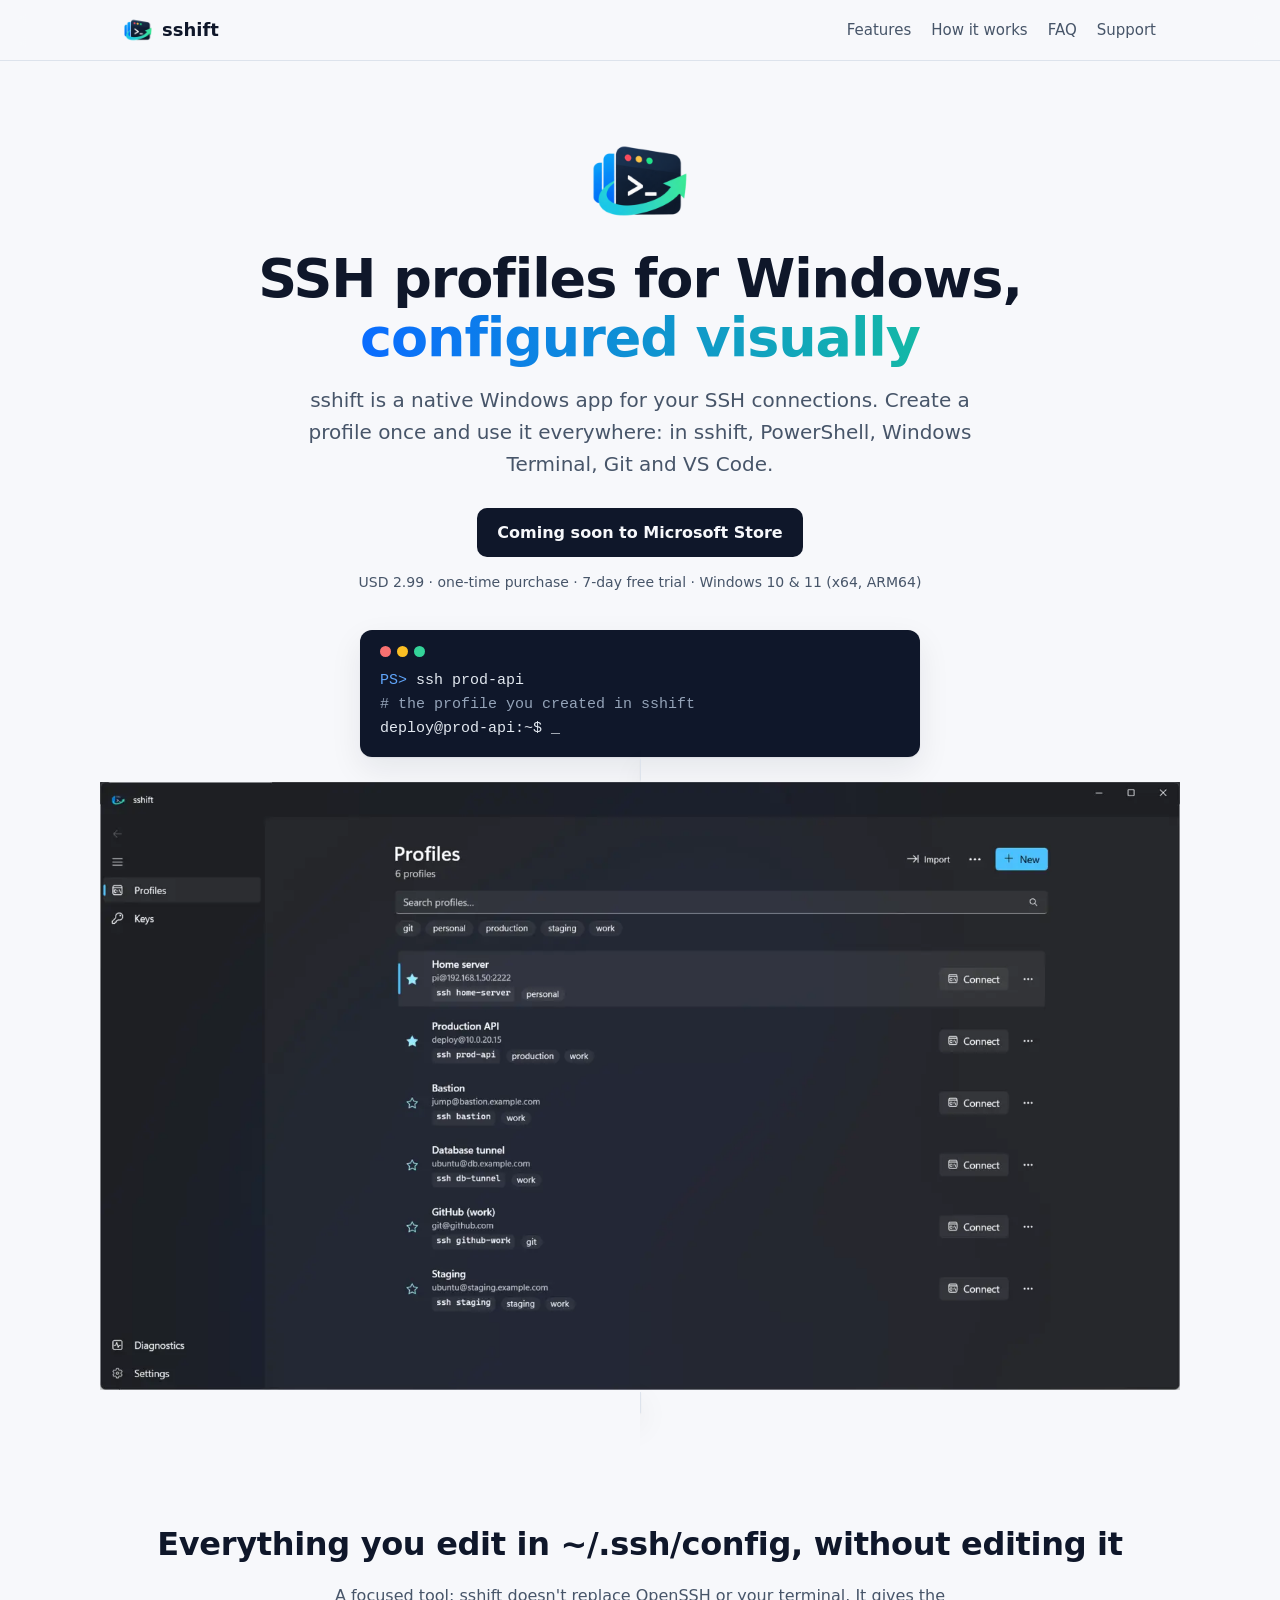
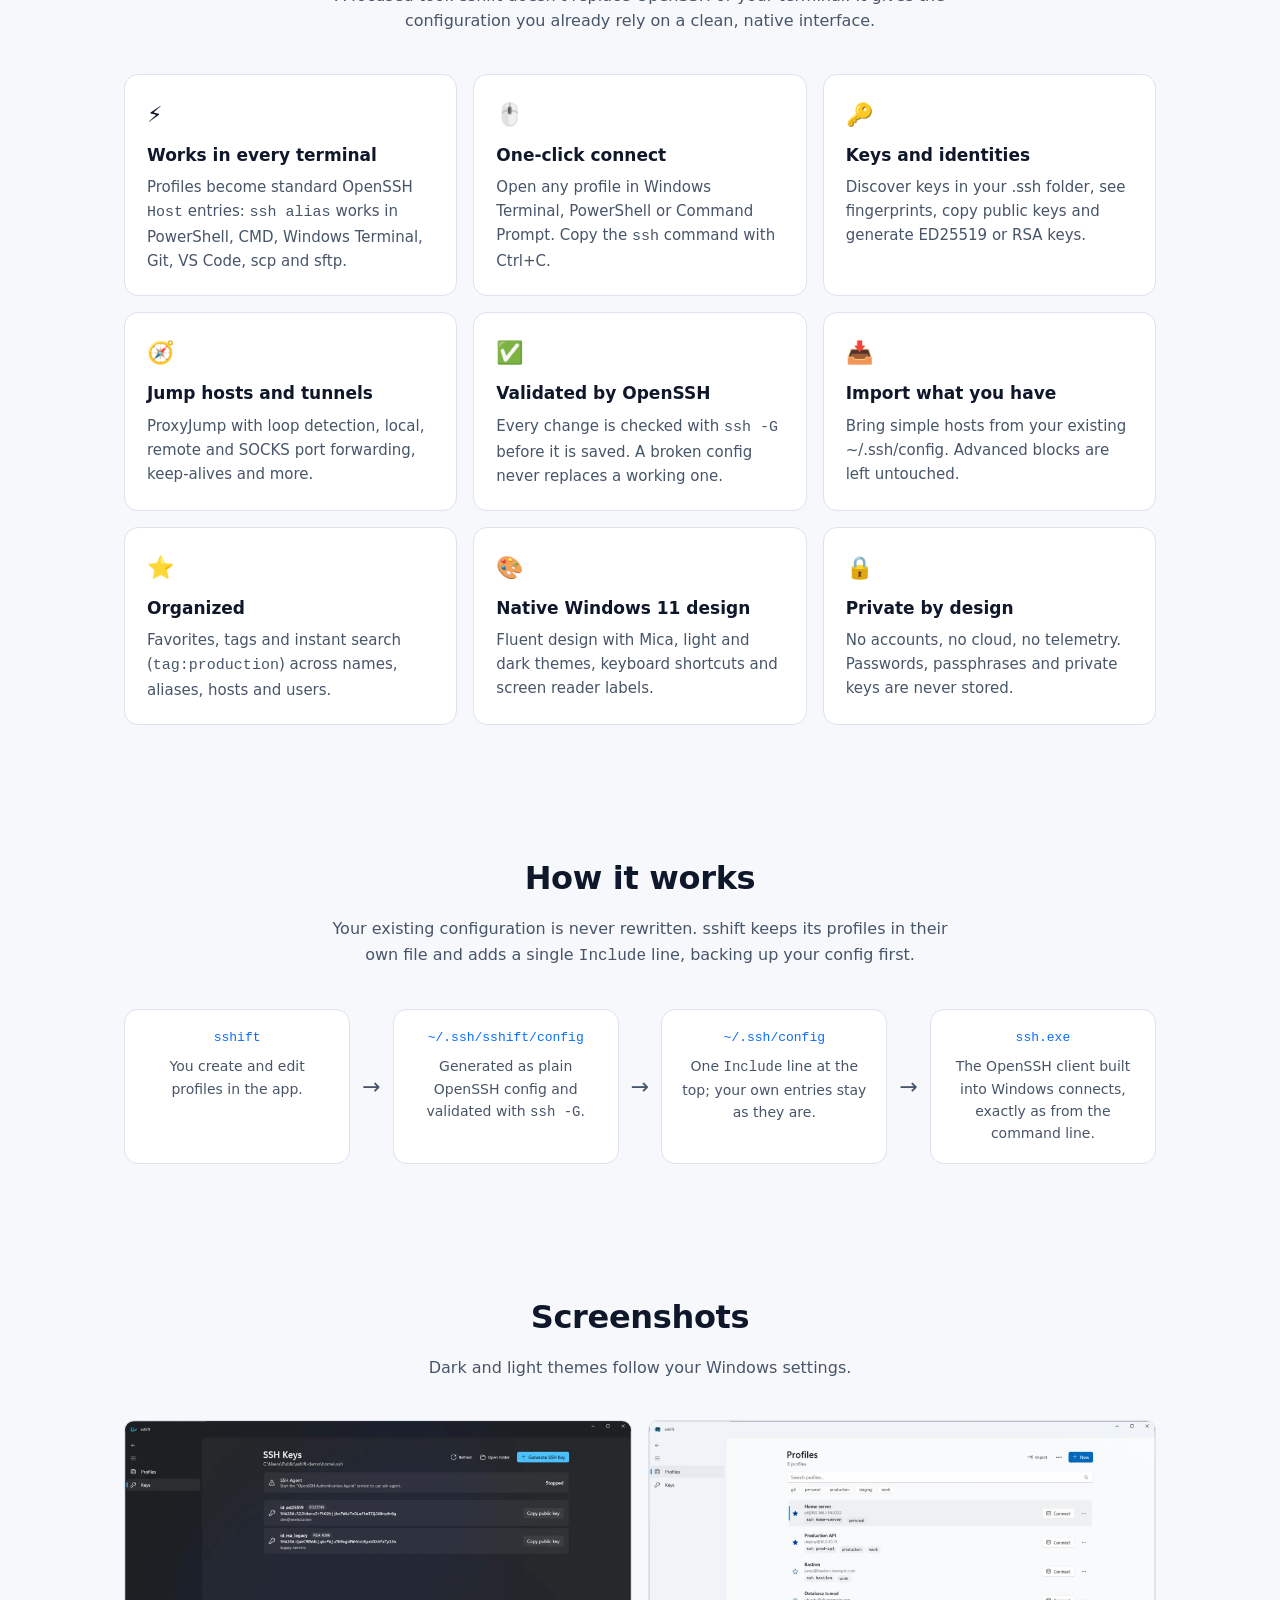
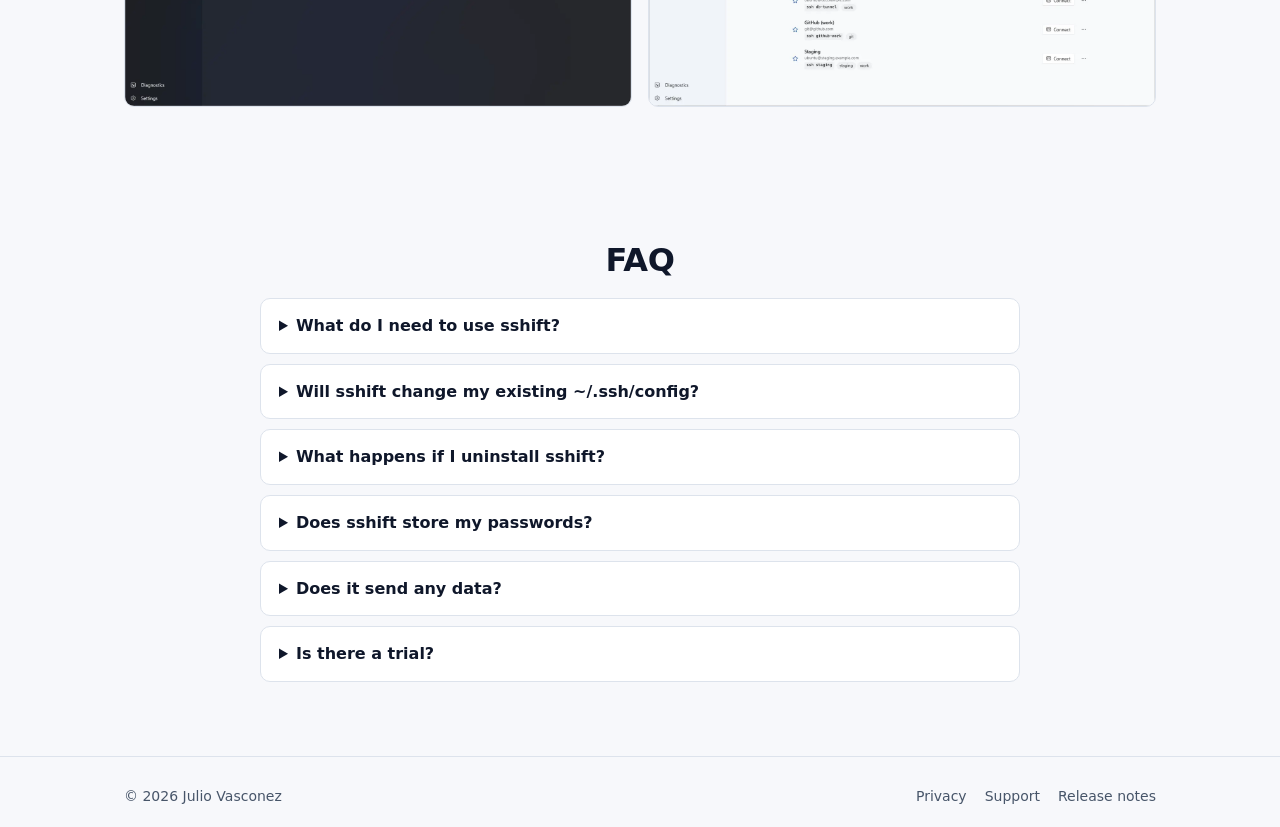
==== index.html @ 217195db "Initial website, privacy policy, support page and issue templates Co-Authored-By: Claude Opus 5.5 (1" ====
<!doctype html>
<html lang="en">
<head>
  <meta charset="utf-8">
  <meta name="viewport" content="width=device-width, initial-scale=1">
  <title>sshift — A Windows-native UI for OpenSSH</title>
  <meta name="description" content="Manage your SSH connections with a native Windows app. Profiles are standard OpenSSH config, so they work in any terminal with ssh <alias>.">
  <meta property="og:title" content="sshift — A Windows-native UI for OpenSSH">
  <meta property="og:description" content="Configure visually. Use everywhere.">
  <meta property="og:image" content="https://jvas28.github.io/sshift/assets/og.png">
  <meta property="og:type" content="website">
  <meta name="twitter:card" content="summary_large_image">
  <link rel="icon" href="assets/favicon.png">
  <link rel="stylesheet" href="assets/site.css">
</head>
<body>
  <header class="site-header">
    <div class="wrap">
      <a class="brand" href="./"><img src="assets/icon.png" alt="">sshift</a>
      <nav class="nav" aria-label="Main">
        <a href="#features">Features</a>
        <a href="#how">How it works</a>
        <a href="#faq">FAQ</a>
        <a href="support.html">Support</a>
      </nav>
    </div>
  </header>

  <main>
    <div class="hero wrap">
      <img class="logo" src="assets/icon.png" alt="sshift logo" width="96" height="96">
      <h1>SSH profiles for Windows,<br><span class="grad">configured visually</span></h1>
      <p class="lead">sshift is a native Windows app for your SSH connections. Create a profile once and use it everywhere: in sshift, PowerShell, Windows Terminal, Git and VS Code.</p>
      <div class="actions">
        <!-- STORE BADGE: when the app is live, replace the span below with:
             <a class="store-badge" href="https://apps.microsoft.com/detail/STORE_ID?mode=direct">
               <img src="https://get.microsoft.com/images/en-us%20dark.svg" alt="Get it from Microsoft">
             </a> -->
        <span class="coming-soon">Coming soon to Microsoft Store</span>
      </div>
      <p class="price">USD 2.99 · one-time purchase · 7-day free trial · Windows 10 &amp; 11 (x64, ARM64)</p>

      <div class="terminal" role="img" aria-label="Terminal: ssh prod-api connects using the profile created in sshift">
        <div class="bar"><span></span><span></span><span></span></div>
        <pre><span class="p">PS&gt;</span> ssh prod-api
<span class="c"># the profile you created in sshift</span>
deploy@prod-api:~$ _</pre>
      </div>

      <picture class="shot">
        <img src="assets/screenshots/1-profiles.webp" width="1600" height="900" alt="sshift profile list with favorites, tags and Connect buttons">
      </picture>
    </div>

    <section id="features">
      <div class="wrap">
        <h2>Everything you edit in ~/.ssh/config, without editing it</h2>
        <p class="sub">A focused tool: sshift doesn't replace OpenSSH or your terminal. It gives the configuration you already rely on a clean, native interface.</p>
        <div class="grid">
          <div class="card"><div class="icon">⚡</div><h3>Works in every terminal</h3><p>Profiles become standard OpenSSH <code>Host</code> entries: <code>ssh alias</code> works in PowerShell, CMD, Windows Terminal, Git, VS Code, scp and sftp.</p></div>
          <div class="card"><div class="icon">🖱️</div><h3>One-click connect</h3><p>Open any profile in Windows Terminal, PowerShell or Command Prompt. Copy the <code>ssh</code> command with Ctrl+C.</p></div>
          <div class="card"><div class="icon">🔑</div><h3>Keys and identities</h3><p>Discover keys in your .ssh folder, see fingerprints, copy public keys and generate ED25519 or RSA keys.</p></div>
          <div class="card"><div class="icon">🧭</div><h3>Jump hosts and tunnels</h3><p>ProxyJump with loop detection, local, remote and SOCKS port forwarding, keep-alives and more.</p></div>
          <div class="card"><div class="icon">✅</div><h3>Validated by OpenSSH</h3><p>Every change is checked with <code>ssh -G</code> before it is saved. A broken config never replaces a working one.</p></div>
          <div class="card"><div class="icon">📥</div><h3>Import what you have</h3><p>Bring simple hosts from your existing ~/.ssh/config. Advanced blocks are left untouched.</p></div>
          <div class="card"><div class="icon">⭐</div><h3>Organized</h3><p>Favorites, tags and instant search (<code>tag:production</code>) across names, aliases, hosts and users.</p></div>
          <div class="card"><div class="icon">🎨</div><h3>Native Windows 11 design</h3><p>Fluent design with Mica, light and dark themes, keyboard shortcuts and screen reader labels.</p></div>
          <div class="card"><div class="icon">🔒</div><h3>Private by design</h3><p>No accounts, no cloud, no telemetry. Passwords, passphrases and private keys are never stored.</p></div>
        </div>
      </div>
    </section>

    <section id="how">
      <div class="wrap">
        <h2>How it works</h2>
        <p class="sub">Your existing configuration is never rewritten. sshift keeps its profiles in their own file and adds a single <code>Include</code> line, backing up your config first.</p>
        <div class="flow">
          <div class="step"><code>sshift</code><p>You create and edit profiles in the app.</p></div>
          <div class="arrow" aria-hidden="true">→</div>
          <div class="step"><code>~/.ssh/sshift/config</code><p>Generated as plain OpenSSH config and validated with <code>ssh -G</code>.</p></div>
          <div class="arrow" aria-hidden="true">→</div>
          <div class="step"><code>~/.ssh/config</code><p>One <code>Include</code> line at the top; your own entries stay as they are.</p></div>
          <div class="arrow" aria-hidden="true">→</div>
          <div class="step"><code>ssh.exe</code><p>The OpenSSH client built into Windows connects, exactly as from the command line.</p></div>
        </div>
      </div>
    </section>

    <section id="screenshots">
      <div class="wrap">
        <h2>Screenshots</h2>
        <p class="sub">Dark and light themes follow your Windows settings.</p>
        <div class="gallery">
          <img src="assets/screenshots/2-keys.webp" width="1600" height="900" loading="lazy" alt="SSH keys page with fingerprints and ssh-agent status">
          <img src="assets/screenshots/3-profiles-light.webp" width="1600" height="900" loading="lazy" alt="Profile list in the light theme">
        </div>
      </div>
    </section>

    <section id="faq">
      <div class="wrap">
        <h2>FAQ</h2>
        <div class="faq">
          <details><summary>What do I need to use sshift?</summary><p>Windows 10 version 1809 or later, or Windows 11, with the Windows OpenSSH Client. It is installed by default on current Windows versions; otherwise add it in Settings › System › Optional features.</p></details>
          <details><summary>Will sshift change my existing ~/.ssh/config?</summary><p>Only by adding one <code>Include ~/.ssh/sshift/config</code> line at the top, after making a backup. Your own Host blocks are never modified or removed.</p></details>
          <details><summary>What happens if I uninstall sshift?</summary><p>Your profiles stay in ~/.ssh/sshift/config and keep working with <code>ssh alias</code>. Your keys and your own configuration are never deleted.</p></details>
          <details><summary>Does sshift store my passwords?</summary><p>No. Password logins work because ssh asks for the password in the terminal. sshift never stores passwords, passphrases or private key contents.</p></details>
          <details><summary>Does it send any data?</summary><p>No. There is no telemetry, analytics or account. See the <a href="privacy.html">privacy policy</a>.</p></details>
          <details><summary>Is there a trial?</summary><p>Yes, 7 days with every feature. After that, sshift is a one-time purchase of USD 2.99 (local prices vary).</p></details>
        </div>
      </div>
    </section>
  </main>

  <footer class="site-footer">
    <div class="wrap">
      <span>© 2026 Julio Vasconez</span>
      <nav aria-label="Footer">
        <a href="privacy.html">Privacy</a>
        <a href="support.html">Support</a>
        <a href="https://github.com/jvas28/sshift/releases">Release notes</a>
      </nav>
    </div>
  </footer>
</body>
</html>
---- assets/site.css ----
:root {
  --bg: #f7f8fb;
  --surface: #ffffff;
  --surface-2: #eef1f6;
  --text: #0f172a;
  --muted: #475569;
  --border: #dde3ec;
  --accent: #0a6cff;
  --accent-2: #14b8a6;
  --code-bg: #0f172a;
  --code-text: #e2e8f0;
  --radius: 14px;
  --shadow: 0 1px 2px rgb(15 23 42 / 6%), 0 12px 32px rgb(15 23 42 / 8%);
  color-scheme: light;
}
@media (prefers-color-scheme: dark) {
  :root {
    --bg: #0b1120;
    --surface: #111a2e;
    --surface-2: #17223a;
    --text: #e8edf6;
    --muted: #9aa8bd;
    --border: #22304d;
    --accent: #4d9bff;
    --accent-2: #2dd4bf;
    --code-bg: #060b16;
    --shadow: 0 1px 2px rgb(0 0 0 / 30%), 0 12px 32px rgb(0 0 0 / 35%);
    color-scheme: dark;
  }
}

* { box-sizing: border-box; }
html { scroll-behavior: smooth; }
body {
  margin: 0;
  background: var(--bg);
  color: var(--text);
  font: 16px/1.6 "Segoe UI Variable Text", "Segoe UI", system-ui, -apple-system, sans-serif;
  -webkit-font-smoothing: antialiased;
}
a { color: var(--accent); text-decoration: none; }
a:hover { text-decoration: underline; }
img { max-width: 100%; height: auto; display: block; }
code, pre { font-family: "Cascadia Code", "Cascadia Mono", Consolas, monospace; }

.wrap { max-width: 1080px; margin: 0 auto; padding: 0 24px; }

/* Header */
.site-header { position: sticky; top: 0; z-index: 10; background: color-mix(in srgb, var(--bg) 85%, transparent); backdrop-filter: blur(12px); border-bottom: 1px solid var(--border); }
.site-header .wrap { display: flex; align-items: center; justify-content: space-between; height: 60px; gap: 16px; }
.brand { display: flex; align-items: center; gap: 10px; font-weight: 600; font-size: 18px; color: var(--text); }
.brand:hover { text-decoration: none; }
.brand img { width: 28px; height: 28px; }
.nav { display: flex; gap: 20px; font-size: 15px; }
.nav a { color: var(--muted); }
.nav a:hover { color: var(--text); text-decoration: none; }

/* Buttons */
.store-badge { display: inline-block; line-height: 0; }
.store-badge img { height: 56px; width: auto; }
.btn { display: inline-flex; align-items: center; gap: 8px; padding: 10px 18px; border-radius: 8px; font-weight: 600; border: 1px solid var(--border); color: var(--text); background: var(--surface); }
.btn:hover { text-decoration: none; border-color: var(--accent); }
.coming-soon { display: inline-flex; align-items: center; gap: 10px; padding: 12px 20px; border-radius: 10px; background: var(--text); color: var(--bg); font-weight: 600; }

/* Hero */
.hero { padding: 72px 0 40px; text-align: center; }
.hero img.logo { width: 96px; height: 96px; margin: 0 auto 20px; }
.hero h1 { font-size: clamp(34px, 5vw, 54px); line-height: 1.1; margin: 0 0 16px; letter-spacing: -0.02em; }
.hero h1 .grad { background: linear-gradient(90deg, var(--accent), var(--accent-2)); -webkit-background-clip: text; background-clip: text; color: transparent; }
.hero p.lead { font-size: 20px; color: var(--muted); max-width: 680px; margin: 0 auto 28px; }
.hero .actions { display: flex; gap: 16px; justify-content: center; align-items: center; flex-wrap: wrap; }
.price { color: var(--muted); font-size: 14px; margin-top: 14px; }

.terminal { max-width: 560px; margin: 36px auto 0; text-align: left; background: var(--code-bg); color: var(--code-text); border-radius: 12px; padding: 16px 20px; box-shadow: var(--shadow); font-size: 15px; }
.terminal .bar { display: flex; gap: 6px; margin-bottom: 12px; }
.terminal .bar span { width: 11px; height: 11px; border-radius: 50%; background: #475569; }
.terminal .bar span:nth-child(1) { background: #f87171; }
.terminal .bar span:nth-child(2) { background: #fbbf24; }
.terminal .bar span:nth-child(3) { background: #34d399; }
.terminal pre { margin: 0; white-space: pre-wrap; }
.terminal .p { color: #60a5fa; }
.terminal .c { color: #94a3b8; }

.shot { margin: 48px auto 0; border-radius: var(--radius); overflow: hidden; border: 1px solid var(--border); box-shadow: var(--shadow); }

/* Sections */
section { padding: 64px 0; }
section h2 { font-size: 32px; margin: 0 0 12px; letter-spacing: -0.01em; text-align: center; }
section .sub { color: var(--muted); text-align: center; max-width: 640px; margin: 0 auto 40px; }

.grid { display: grid; grid-template-columns: repeat(auto-fit, minmax(260px, 1fr)); gap: 16px; }
.card { background: var(--surface); border: 1px solid var(--border); border-radius: var(--radius); padding: 22px; }
.card h3 { margin: 0 0 6px; font-size: 17px; }
.card p { margin: 0; color: var(--muted); font-size: 15px; }
.card .icon { font-size: 22px; margin-bottom: 10px; }

.flow { display: flex; align-items: stretch; justify-content: center; gap: 12px; flex-wrap: wrap; }
.flow .step { flex: 1 1 200px; max-width: 240px; background: var(--surface); border: 1px solid var(--border); border-radius: var(--radius); padding: 18px; text-align: center; }
.flow .step > code { display: block; font-size: 13px; color: var(--accent); margin-bottom: 6px; word-break: break-all; }
.flow .step p { margin: 0; color: var(--muted); font-size: 14px; }
.flow .arrow { align-self: center; color: var(--muted); font-size: 22px; }

.gallery { display: grid; grid-template-columns: repeat(auto-fit, minmax(300px, 1fr)); gap: 16px; }
.gallery img { border-radius: 10px; border: 1px solid var(--border); }

.faq { max-width: 760px; margin: 0 auto; }
.faq details { background: var(--surface); border: 1px solid var(--border); border-radius: 10px; padding: 14px 18px; margin-bottom: 10px; }
.faq summary { cursor: pointer; font-weight: 600; }
.faq details p { color: var(--muted); margin: 10px 0 0; }

/* Documents (privacy, support) */
.doc { max-width: 760px; margin: 0 auto; padding: 48px 24px 72px; }
.doc h1 { font-size: 38px; margin: 0 0 4px; }
.doc .updated { color: var(--muted); margin: 0 0 32px; }
.doc h2 { font-size: 22px; margin: 32px 0 8px; text-align: left; }
.doc ul { padding-left: 22px; }
.doc li { margin: 6px 0; }
.doc code { background: var(--surface-2); padding: 1px 6px; border-radius: 5px; font-size: 14px; }

/* Footer */
.site-footer { border-top: 1px solid var(--border); padding: 28px 0; color: var(--muted); font-size: 14px; }
.site-footer .wrap { display: flex; justify-content: space-between; gap: 16px; flex-wrap: wrap; }
.site-footer nav { display: flex; gap: 18px; }
.site-footer a { color: var(--muted); }

@media (max-width: 640px) {
  .nav { display: none; }
  .hero { padding-top: 48px; }
  .flow .arrow { transform: rotate(90deg); }
}
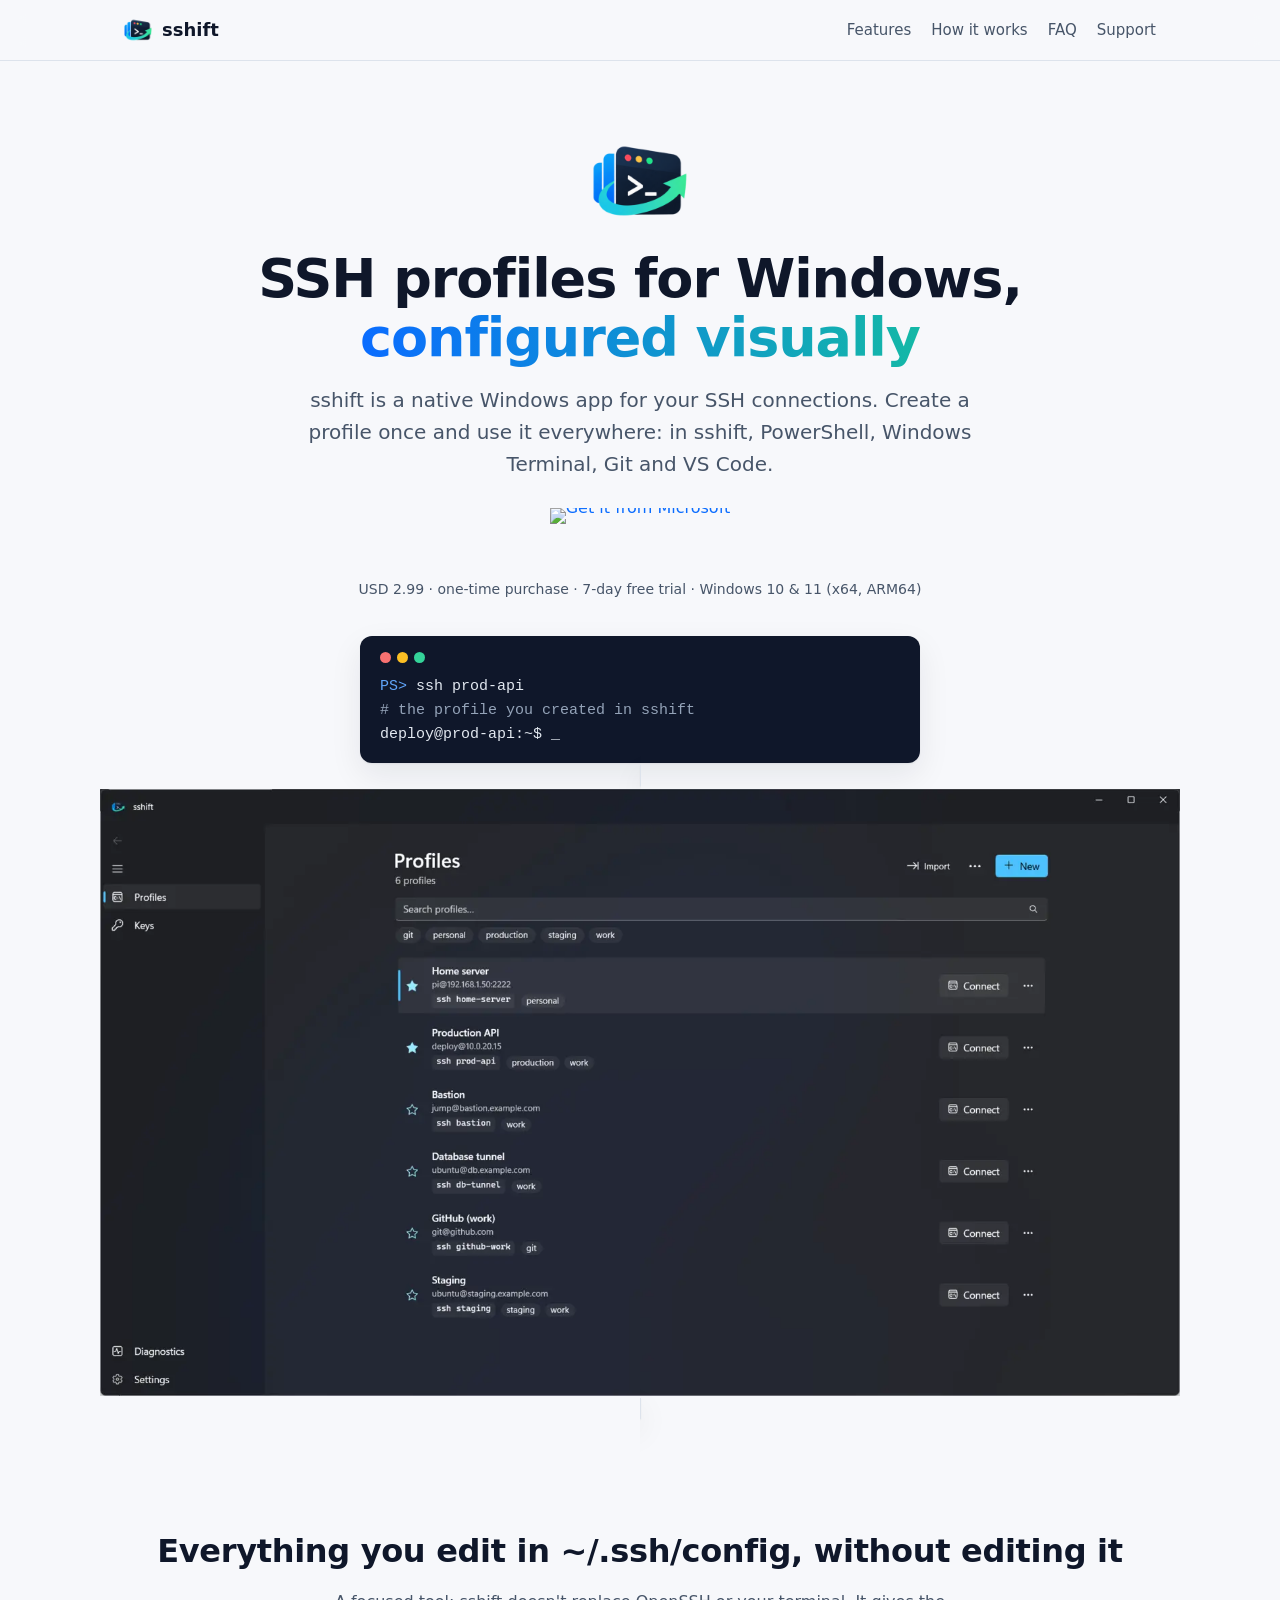
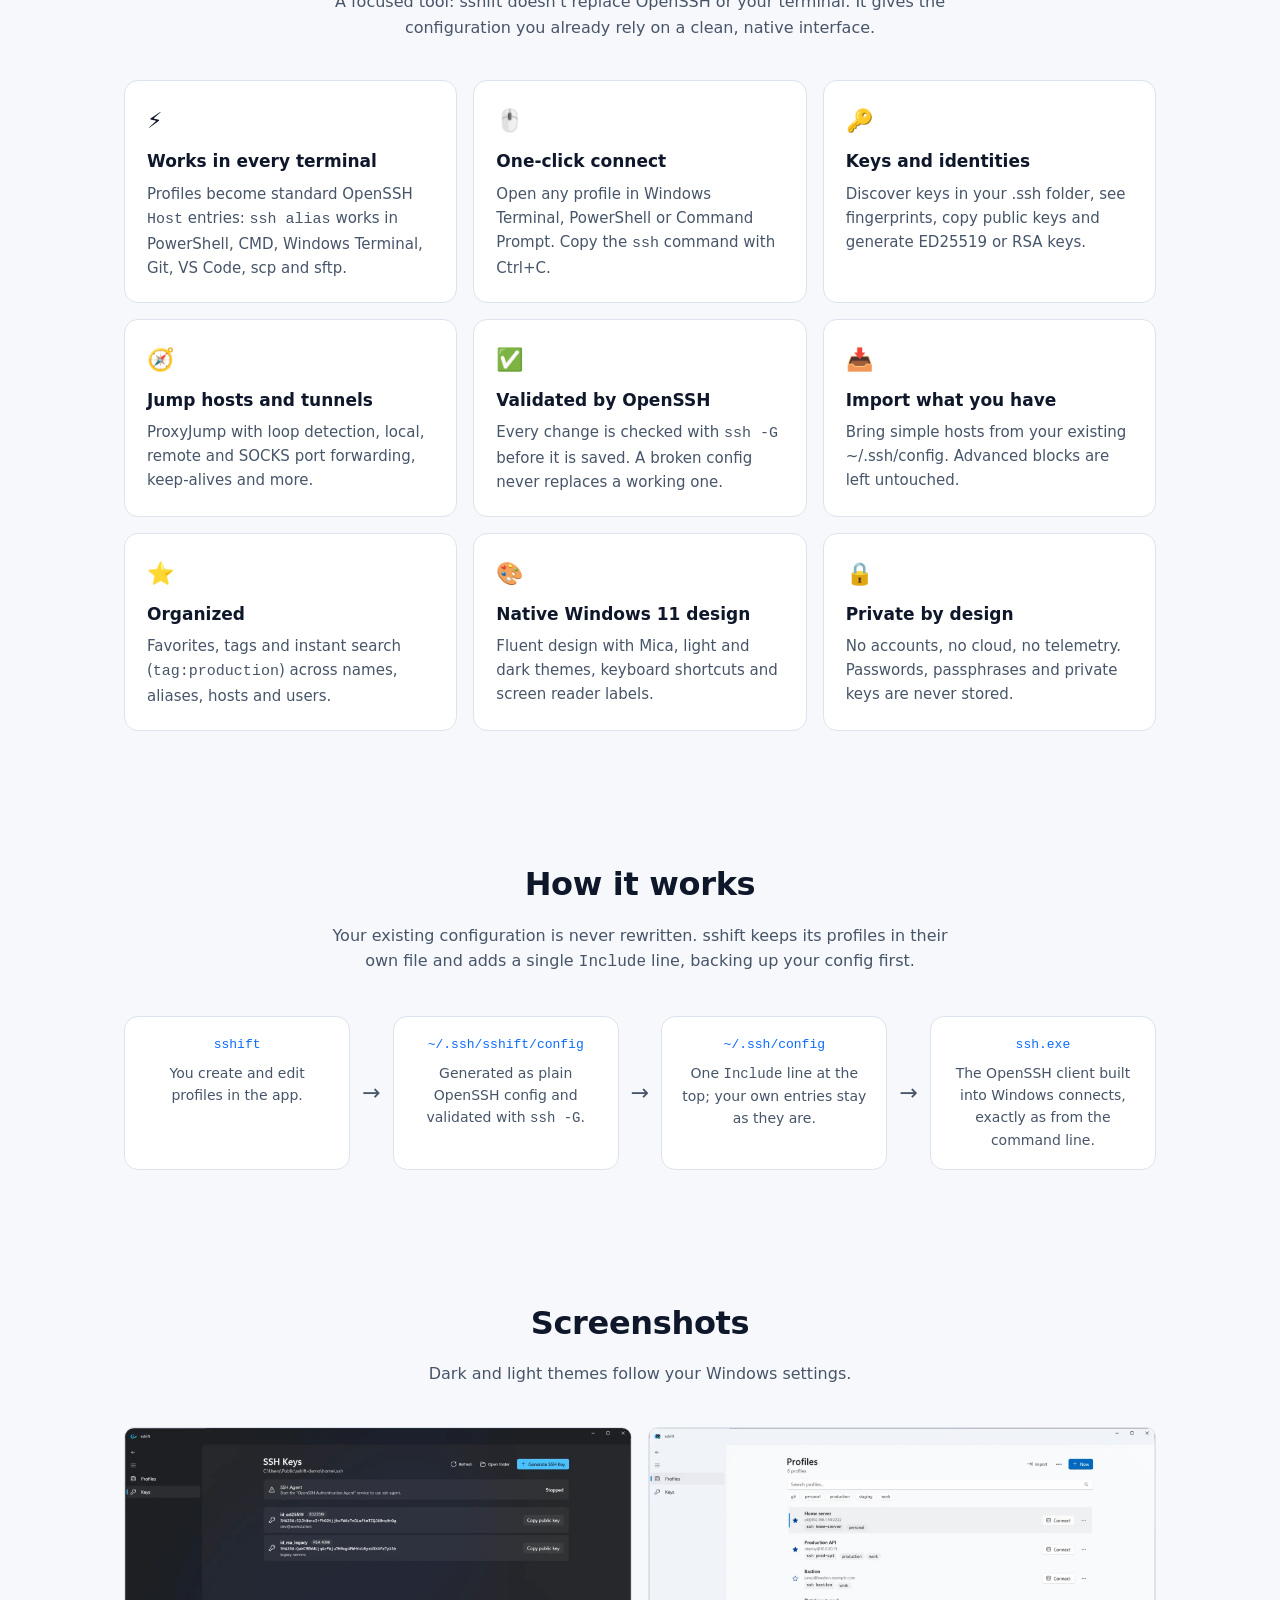
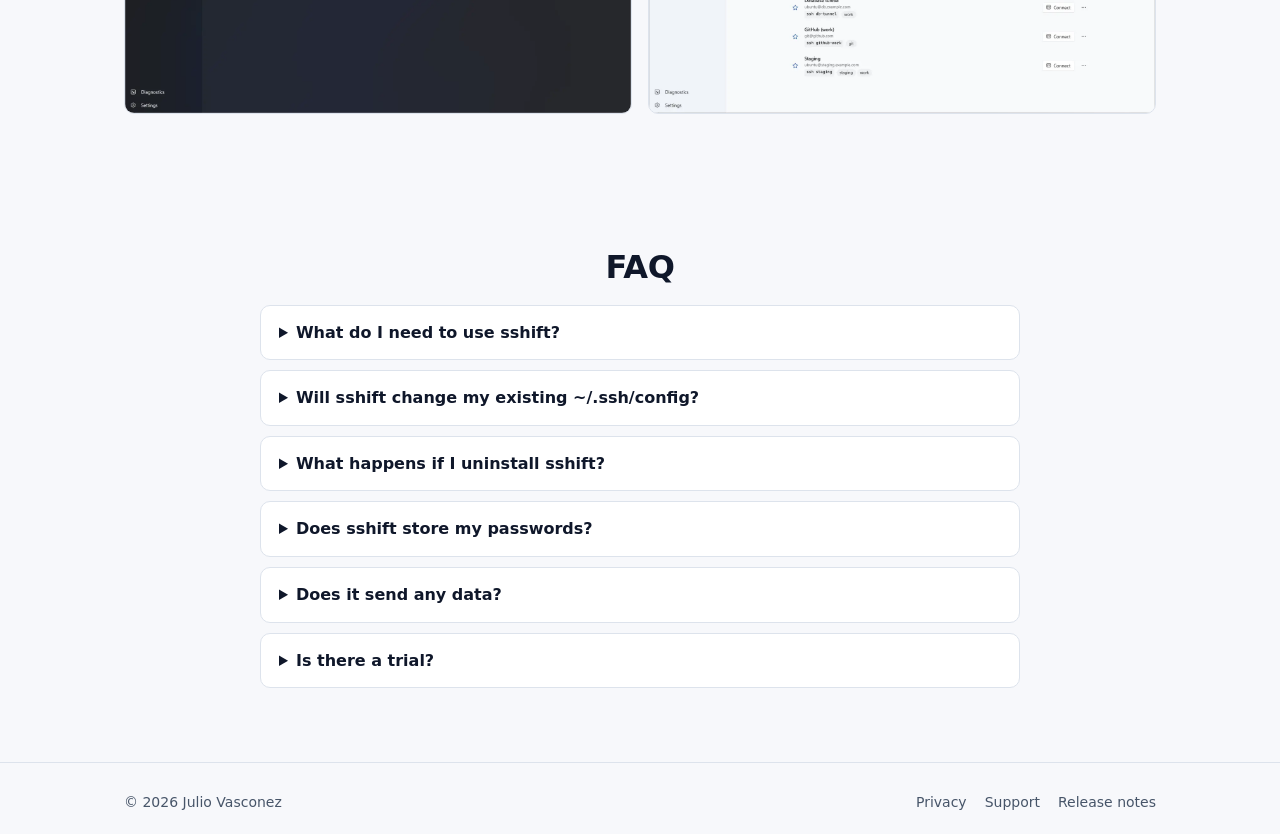
==== commit 3333327f: "Link the published Microsoft Store listing Co-Authored-By: Claude Opus 5.5 <noreply@anthropic.com>" ====
--- a/index.html
+++ b/index.html
@@ -32,11 +32,9 @@
       <h1>SSH profiles for Windows,<br><span class="grad">configured visually</span></h1>
       <p class="lead">sshift is a native Windows app for your SSH connections. Create a profile once and use it everywhere: in sshift, PowerShell, Windows Terminal, Git and VS Code.</p>
       <div class="actions">
-        <!-- STORE BADGE: when the app is live, replace the span below with:
-             <a class="store-badge" href="https://apps.microsoft.com/detail/STORE_ID?mode=direct">
-               <img src="https://get.microsoft.com/images/en-us%20dark.svg" alt="Get it from Microsoft">
-             </a> -->
-        <span class="coming-soon">Coming soon to Microsoft Store</span>
+        <a class="store-badge" href="https://apps.microsoft.com/detail/9NHDFW47LMN1?mode=direct">
+          <img src="https://get.microsoft.com/images/en-us%20dark.svg" alt="Get it from Microsoft">
+        </a>
       </div>
       <p class="price">USD 2.99 · one-time purchase · 7-day free trial · Windows 10 &amp; 11 (x64, ARM64)</p>
 
--- a/assets/site.css
+++ b/assets/site.css
@@ -60,7 +60,6 @@
 .store-badge img { height: 56px; width: auto; }
 .btn { display: inline-flex; align-items: center; gap: 8px; padding: 10px 18px; border-radius: 8px; font-weight: 600; border: 1px solid var(--border); color: var(--text); background: var(--surface); }
 .btn:hover { text-decoration: none; border-color: var(--accent); }
-.coming-soon { display: inline-flex; align-items: center; gap: 10px; padding: 12px 20px; border-radius: 10px; background: var(--text); color: var(--bg); font-weight: 600; }
 
 /* Hero */
 .hero { padding: 72px 0 40px; text-align: center; }
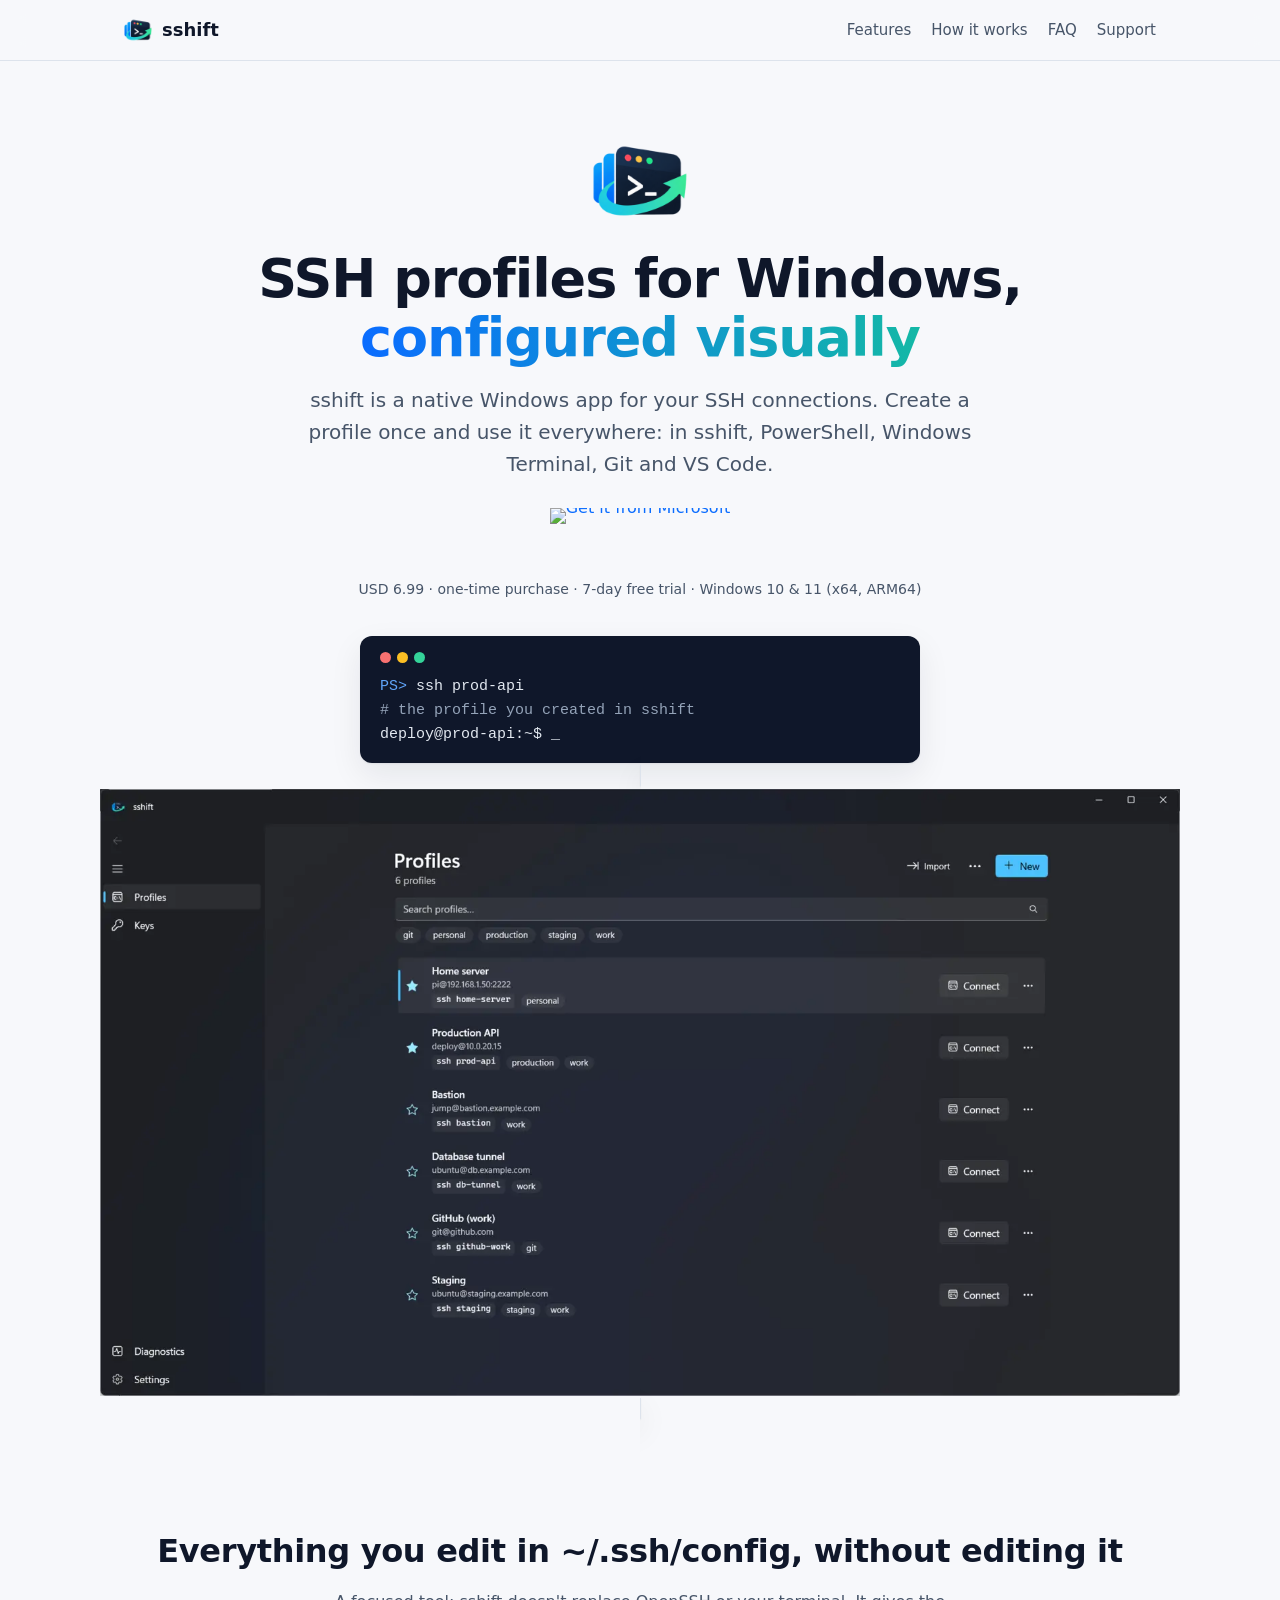
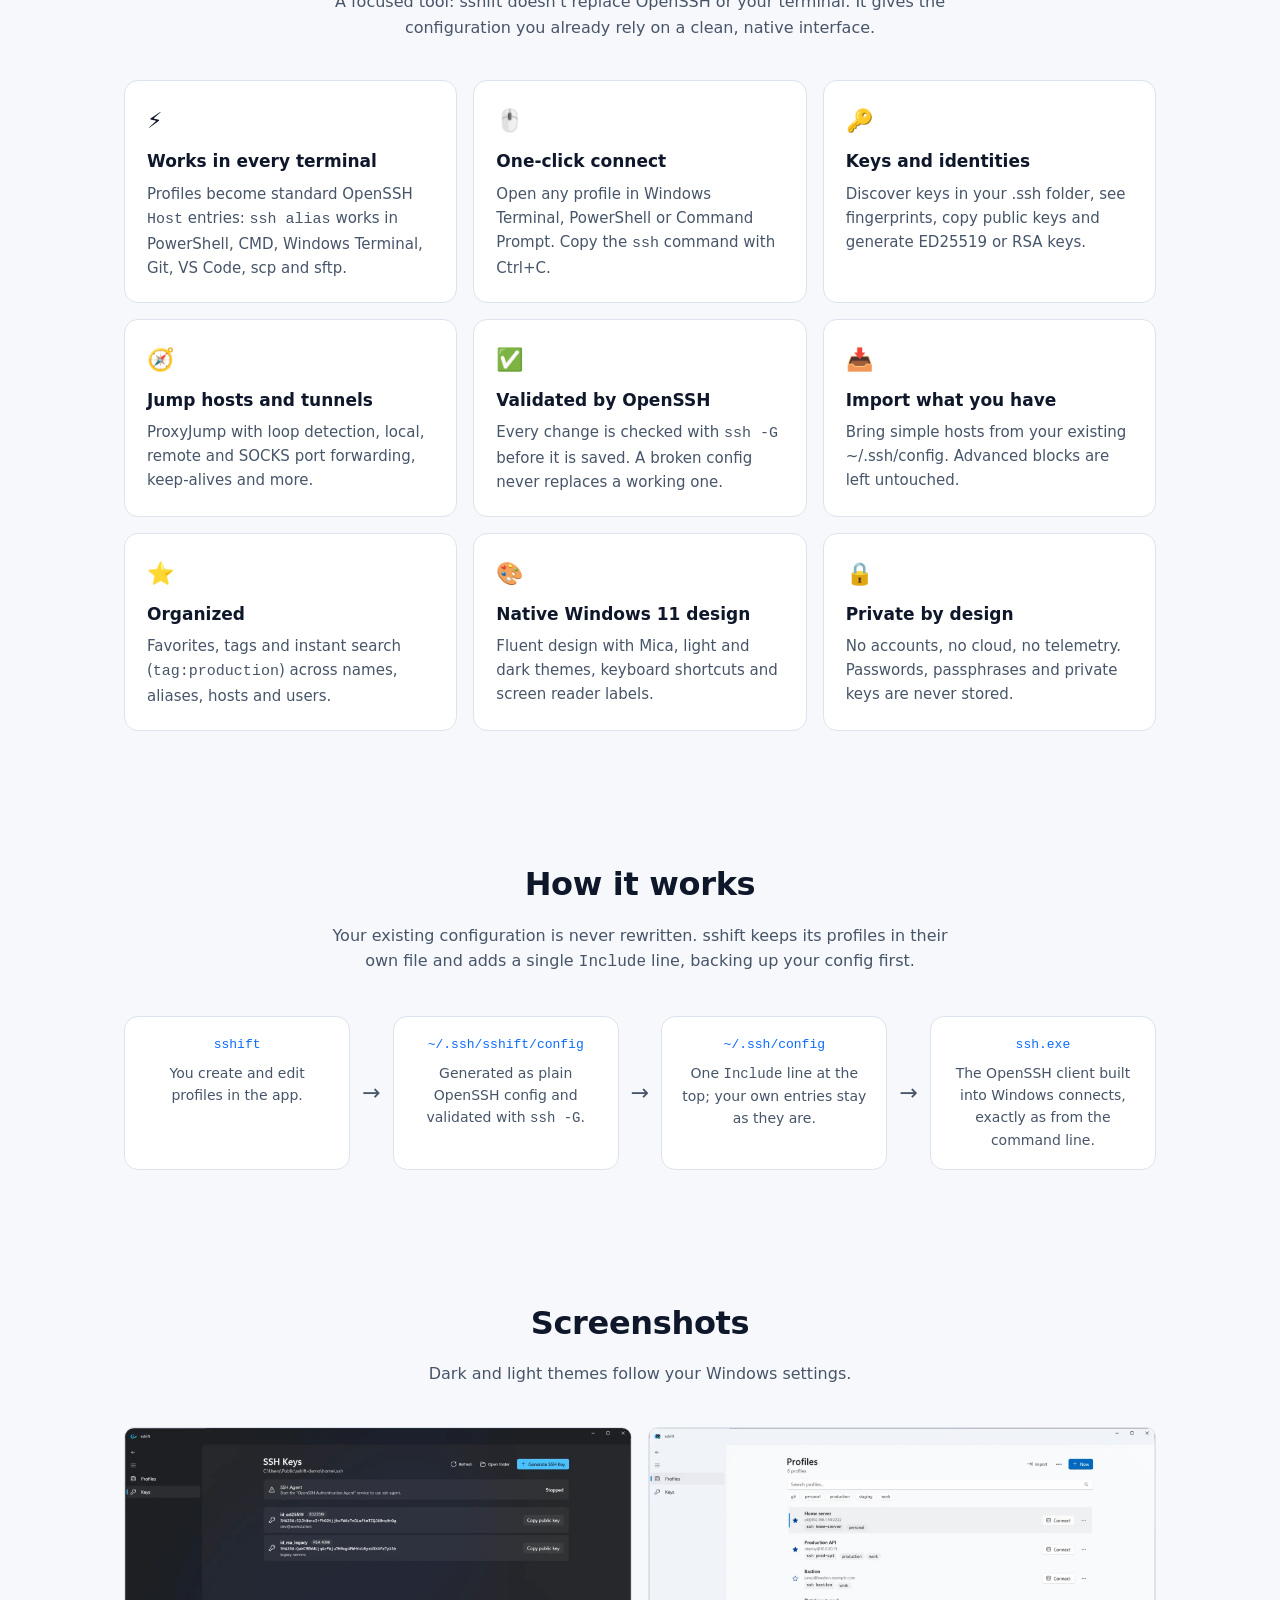
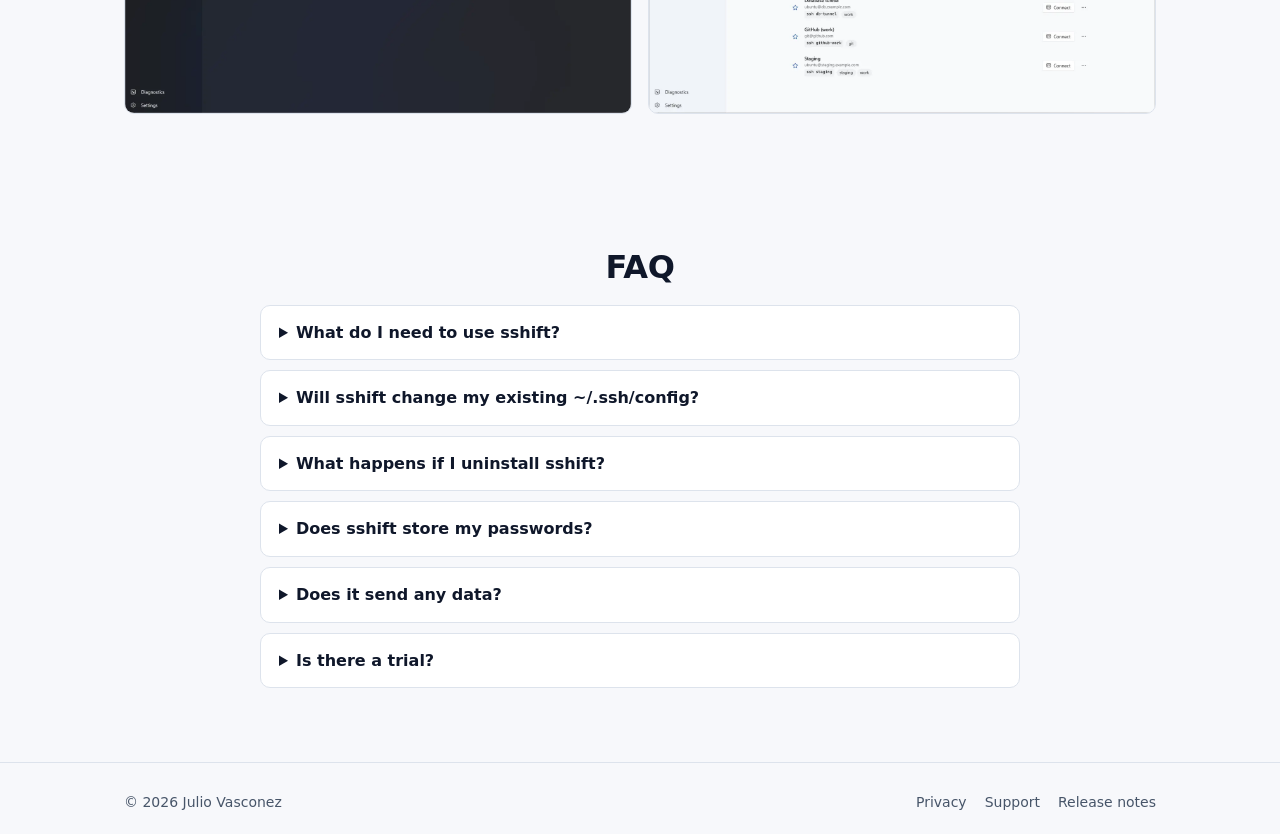
==== commit 670ea0c9: "Update the price to USD 6.99 Co-Authored-By: Claude Opus 5.5 <noreply@anthropic.com>" ====
--- a/index.html
+++ b/index.html
@@ -36,7 +36,7 @@
           <img src="https://get.microsoft.com/images/en-us%20dark.svg" alt="Get it from Microsoft">
         </a>
       </div>
-      <p class="price">USD 2.99 · one-time purchase · 7-day free trial · Windows 10 &amp; 11 (x64, ARM64)</p>
+      <p class="price">USD 6.99 · one-time purchase · 7-day free trial · Windows 10 &amp; 11 (x64, ARM64)</p>
 
       <div class="terminal" role="img" aria-label="Terminal: ssh prod-api connects using the profile created in sshift">
         <div class="bar"><span></span><span></span><span></span></div>
@@ -104,7 +104,7 @@
           <details><summary>What happens if I uninstall sshift?</summary><p>Your profiles stay in ~/.ssh/sshift/config and keep working with <code>ssh alias</code>. Your keys and your own configuration are never deleted.</p></details>
           <details><summary>Does sshift store my passwords?</summary><p>No. Password logins work because ssh asks for the password in the terminal. sshift never stores passwords, passphrases or private key contents.</p></details>
           <details><summary>Does it send any data?</summary><p>No. There is no telemetry, analytics or account. See the <a href="privacy.html">privacy policy</a>.</p></details>
-          <details><summary>Is there a trial?</summary><p>Yes, 7 days with every feature. After that, sshift is a one-time purchase of USD 2.99 (local prices vary).</p></details>
+          <details><summary>Is there a trial?</summary><p>Yes, 7 days with every feature. After that, sshift is a one-time purchase of USD 6.99 (local prices vary).</p></details>
         </div>
       </div>
     </section>
